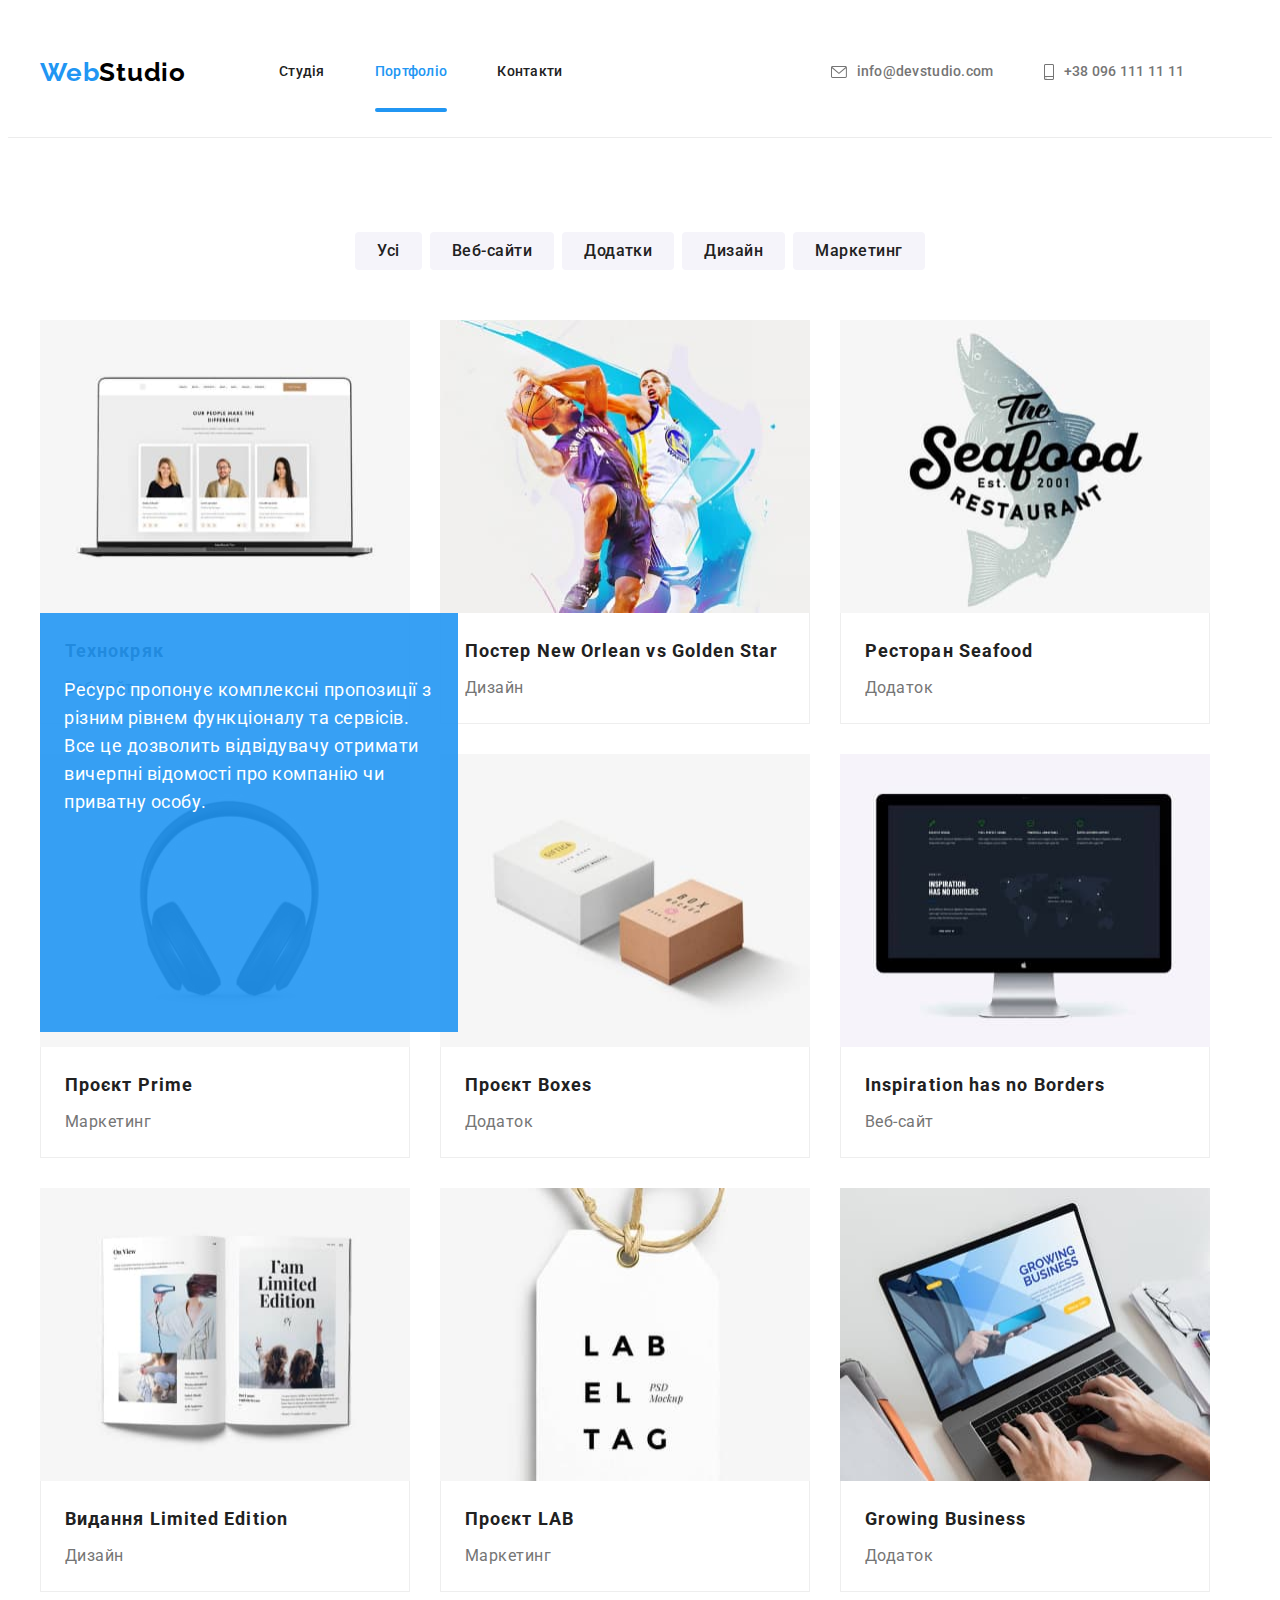
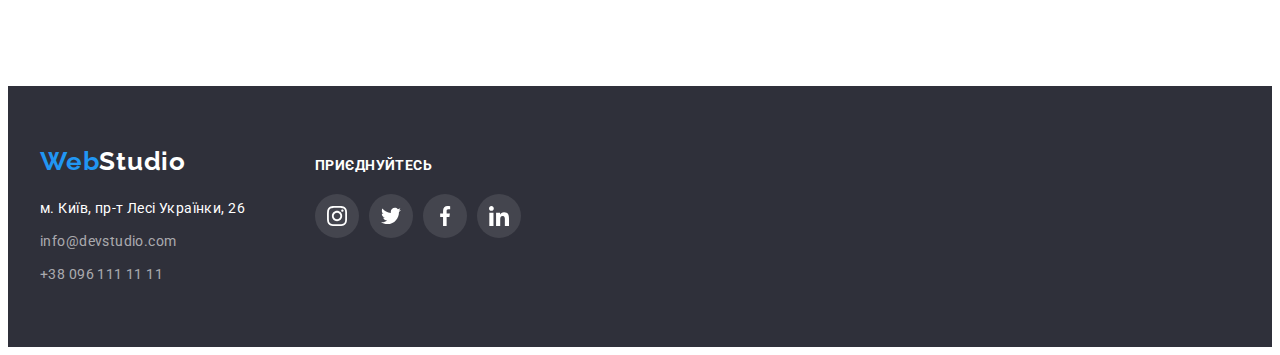
==== portfolio.html @ 3d413212 "12" ====
<!DOCTYPE html>
<html lang="uk">
  <head>
    <meta charset="UTF-8" />
    <meta http-equiv="X-UA-Compatible" content="IE=edge" />
    <meta name="viewport" content="width=device-width, initial-scale=1.0" />
    <title>Студія</title>
    <link rel="preconnect" href="https://fonts.googleapis.com" />
    <link rel="preconnect" href="https://fonts.gstatic.com" crossorigin />
    <link
      href="https://fonts.googleapis.com/css2?family=Raleway:wght@700&family=Roboto:wght@400;500;700;900&display=swap"
      rel="stylesheet"
    />
    <link
      rel="stylesheet"
      href="https://cdnjs.cloudflare.com/ajax/libs/modern-normalize/1.1.0/modern-normalize.min.css"
      integrity="sha512-wpPYUAdjBVSE4KJnH1VR1HeZfpl1ub8YT/NKx4PuQ5NmX2tKuGu6U/JRp5y+Y8XG2tV+wKQpNHVUX03MfMFn9Q=="
      crossorigin="anonymous"
      referrerpolicy="no-referrer"
    />
    <link rel="stylesheet" href="./css/styles.css" />
  </head>
  <body>
    <header class="header">
      <div class="container header-container">
        <nav class="header-navigation">
          <a class="header-logo link" href="./index.html"
            >Web<span class="logo">Studio</span></a
          >
          <ul class="header-list list">
            <li class="header-item">
              <a class="header-link link" href="./index.html">Студія</a>
            </li>
            <li class="header-item">
              <a class="header-link link current" href="./portfolio.html"
                >Портфоліо</a
              >
            </li>
            <li class="header-item">
              <a class="header-link link" href="#">Контакти</a>
            </li>
          </ul>
        </nav>
        <ul class="header-bottom-list list">
          <li class="header-top-item">
            <a class="header-mail link" href="mailto:info@devstudio.com">
              <svg class="header-icon" width="16" height="12">
                <use href="./images/symbol-defs.svg#icon-envelope"></use>
              </svg>
              info@devstudio.com</a
            >
          </li>
          <li class="header-bottom-item">
            <a class="header-tel link" href="tel:+380961111111">
              <svg class="header-icon" width="10" height="16">
                <use href="./images/symbol-defs.svg#icon-smartphone"></use>
              </svg>
              +38 096 111 11 11
            </a>
          </li>
        </ul>
      </div>
    </header>
    <main>
      <section class="section">
        <div class="container">
          <ul class="portfolio-list list">
            <li><button class="portfolio-btn" type="button">Усі</button></li>
            <li>
              <button class="portfolio-btn" type="button">Веб-сайти</button>
            </li>
            <li>
              <button class="portfolio-btn" type="button">Додатки</button>
            </li>
            <li><button class="portfolio-btn" type="button">Дизайн</button></li>
            <li>
              <button class="portfolio-btn" type="button">Маркетинг</button>
            </li>
          </ul>
          <ul class="menu-list list">
            <li>
              <a class="menu-link link" href="#">
                <div class="box">
                  <img
                    src="./images/hw2-1-img.jpg"
                    alt="фотокартка"
                    width="370"
                    height="293"
                  />
                  <p class="menu-text-box">
                    Ресурс пропонує комплексні пропозиції з різним рівнем
                    функціоналу та сервісів. Все це дозволить відвідувачу
                    отримати вичерпні відомості про компанію чи приватну особу.
                  </p>
                </div>
                <div class="menu-item">
                  <h3 class="menu-title">Технокряк</h3>
                  <p class="menu-text">Веб-сайт</p>
                </div>
              </a>
            </li>
            <li>
              <a class="menu-link link" href="#">
                <img
                  src="./images/hw2-2-img.jpg"
                  alt="фотокартка"
                  width="370"
                  height="293"
                />
                <div class="menu-item">
                  <h3 class="menu-title">Постер New Orlean vs Golden Star</h3>
                  <p class="menu-text">Дизайн</p>
                </div>
              </a>
            </li>
            <li>
              <a class="menu-link link" href="#">
                <img
                  src="./images/hw2-3-img.jpg"
                  alt="фотокартка"
                  width="370"
                  height="293"
                />
                <div class="menu-item">
                  <h3 class="menu-title">Ресторан Seafood</h3>
                  <p class="menu-text">Додаток</p>
                </div>
              </a>
            </li>
            <li>
              <a class="menu-link link" href="#">
                <img
                  src="./images/hw2-4-img.jpg"
                  alt="фотокартка"
                  width="370"
                  height="293"
                />
                <div class="menu-item">
                  <h3 class="menu-title">Проєкт Prime</h3>
                  <p class="menu-text">Маркетинг</p>
                </div>
              </a>
            </li>
            <li>
              <a class="menu-link link" href="#">
                <img
                  src="./images/hw2-5-img.jpg"
                  alt="фотокартка"
                  width="370"
                  height="293"
                />
                <div class="menu-item">
                  <h3 class="menu-title">Проєкт Boxes</h3>
                  <p class="menu-text">Додаток</p>
                </div>
              </a>
            </li>
            <li>
              <a class="menu-link link" href="#">
                <img
                  src="./images/hw2-6-img.jpg"
                  alt="фотокартка"
                  width="370"
                  height="293"
                />
                <div class="menu-item">
                  <h3 class="menu-title">Inspiration has no Borders</h3>
                  <p class="menu-text">Веб-сайт</p>
                </div>
              </a>
            </li>
            <li>
              <a class="menu-link link" href="#">
                <img
                  src="./images/hw2-7-img.jpg"
                  alt="фотокартка"
                  width="370"
                  height="293"
                />
                <div class="menu-item">
                  <h3 class="menu-title">Видання Limited Edition</h3>
                  <p class="menu-text">Дизайн</p>
                </div>
              </a>
            </li>
            <li>
              <a class="menu-link link" href="#">
                <img
                  src="./images/hw2-8-img.jpg"
                  alt="фотокартка"
                  width="370"
                  height="293"
                />
                <div class="menu-item">
                  <h3 class="menu-title">Проєкт LAB</h3>
                  <p class="menu-text">Маркетинг</p>
                </div>
              </a>
            </li>
            <li>
              <a class="menu-link link" href="#">
                <img
                  src="./images/hw2-9-img.jpg"
                  alt="фотокартка"
                  width="370"
                  height="293"
                />
                <div class="menu-item">
                  <h3 class="menu-title">Growing Business</h3>
                  <p class="menu-text">Додаток</p>
                </div>
              </a>
            </li>
          </ul>
        </div>
      </section>
    </main>
    <footer class="footer">
      <div class="foter container">
        <div class="footer-soc">
          <a class="footer-link link" href="./index.html"
            >Web<span class="footer-logo">Studio</span></a
          >
          <address class="footer-address">
            <ul class="footer-list list">
              <li class="footer-item">
                <a
                  class="footer-map link"
                  href="https://goo.gl/maps/CyibSN7R3VRPbVuL6"
                  target="_blank"
                  rel="noopener noreferrer"
                  >м. Київ, пр-т Лесі Українки, 26</a
                >
              </li>
              <li class="footer-item">
                <a class="footer-mail link" href="mailto:info@devstudio.com"
                  >info@devstudio.com</a
                >
              </li>
              <li>
                <a class="footer-tel link" href="tel:+380961111111"
                  >+38 096 111 11 11</a
                >
              </li>
            </ul>
          </address>
        </div>
        <div class="footer-soc">
          <p class="footer-soc-title">приєднуйтесь</p>
          <ul class="footer-soc-list list">
            <li class="footer-soc-item">
              <a class="footer-soc-link" href="">
                <svg class="footer-soc-icon" width="20" height="20">
                  <use href="./images/symbol-defs.svg#icon-instagram"></use>
                </svg>
              </a>
            </li>
            <li class="footer-soc-item">
              <a class="footer-soc-link" href="">
                <svg class="footer-soc-icon" width="20" height="20">
                  <use href="./images/symbol-defs.svg#icon-twitter"></use>
                </svg>
              </a>
            </li>
            <li class="footer-soc-item">
              <a class="footer-soc-link" href="">
                <svg class="footer-soc-icon" width="20" height="20">
                  <use href="./images/symbol-defs.svg#icon-facebook"></use>
                </svg>
              </a>
            </li>
            <li class="footer-soc-item">
              <a class="footer-soc-link" href="">
                <svg class="footer-soc-icon" width="20" height="20">
                  <use href="./images/symbol-defs.svg#icon-linkedin"></use>
                </svg>
              </a>
            </li>
          </ul>
        </div>
      </div>
    </footer>
  </body>
</html>
---- css/styles.css ----
body {
  font-family: "Roboto", sans-serif;
  background-color: #ffffff;
}

.section {
  padding-top: 94px;
  padding-bottom: 94px;
}
.section-hero {
  padding-bottom: 200px;
  padding-top: 200px;
  width: 1600px;
}

.section-work {
  padding-bottom: 94px;
}

.list {
  list-style: none;
}

.link {
  text-decoration: none;
}
/*---------header-----*/
.header {
  background-color: #ffffff;
  padding-top: 24px;
  padding-bottom: 25px;
  border-bottom: 1px solid #ececec;
}
.header-logo {
  font-family: "Raleway", sans-serif;
  font-style: normal;
  font-weight: 700;
  font-size: 26px;
  line-height: 1.19;
  letter-spacing: 0.03em;
  color: #2196f3;
  margin-right: 93px;
}

.logo {
  color: #000000;
}

.header-link {
  position: relative;
  text-decoration: none;
  font-weight: 500;
  font-size: 14px;
  line-height: 1.14;
  letter-spacing: 0.02em;
  color: #212121;
  display: inline-block;
  padding-top: 32px;
  padding-bottom: 32px;
  transition-duration: 250ms;
}

.header-container {
  display: flex;
  align-items: center;
}

.header-navigation {
  display: flex;
  align-items: center;
}

.header-bottom-list {
  display: flex;
  align-items: center;
  justify-content: center;
  margin-left: 218px;
  gap: 50px;
}

.header-list {
  display: flex;
}

.header-item {
  margin-right: 50px;
}

.header-link:hover {
  color: #2196f3;
  fill: #2196f3;
}
.header-link:focus {
  color: #2196f3;
  fill: #2196f3;
}

.header-mail {
  font-weight: 500;
  font-size: 14px;
  line-height: 1.14;
  letter-spacing: 0.02em;
  color: #757575;
  display: flex;
  align-items: center;
  transition-duration: 250ms;
}

.header-mail:hover {
  color: #2196f3;
  fill: #2196f3;
}
.header-mail:focus {
  color: #2196f3;
  fill: #2196f3;
}

.header-tel {
  font-weight: 500;
  font-size: 14px;
  line-height: 1.14;
  letter-spacing: 0.02em;
  color: #757575;
  display: flex;
  align-items: center;
  transition-duration: 250ms;
}

.header-tel:hover {
  color: #2196f3;
  fill: #2196f3;
}
.header-tel:focus {
  color: #2196f3;
  fill: #2196f3;
}

.header-icon {
  align-items: center;
  margin-right: 10px;
  fill: #757575;
  transition-duration: 250ms;
}

.header-tel:hover .header-icon, 
.header-tel:focus .header-icon {
  fill: #2196f3;
}
.header-mail:hover .header-icon, 
.header-mail:focus .header-icon {
  fill: #2196f3;
}

.current {
  color: #2196f3;
  position: relative;
}

.current::after {
  content: '';
  display: block;
  position: absolute;
  left: 0;
  bottom: 0px;
  width: 100%;
  height: 4px;
  border-radius: 2px;
  background-color: #2196f3;
}

/*---------section1-----*/

.hero {
  background-color: #2f303a;
  background-image: linear-gradient(
      rgba(47, 48, 58, 0.4),
      rgba(47, 48, 58, 0.4)
    ),
    url(../images/hero-bg.jpg);
  background-repeat: no-repeat;
  background-position: center;
  background-size: cover;
  flex-grow: 1;
}

.hero-title {
  font-weight: 900;
  font-size: 44px;
  line-height: 1.36;
  text-align: center;
  letter-spacing: 0.06em;
  text-transform: uppercase;
  color: #ffffff;
  max-width: 696px;
  margin: 0 auto;
  margin-bottom: 30px;
}

.hero-btn {
  font-family: inherit;
  font-weight: 700;
  font-size: 16px;
  line-height: 1.87;
  display: flex;
  align-items: center;
  text-align: center;
  letter-spacing: 0.06em;
  color: #ffffff;
  min-width: 216px;
  height: 50px;
  margin: 0 auto;
  justify-content: center;
  border: none;
  border-radius: 4px;
}

.hero-button {
  padding-right: 492px;
  padding-left: 492px;
}

.hero-btn {
  background-color: #2196f3;
}
.hero-btn:hover {
  background-color: #188ce8;
}
.hero-btn:focus {
  background-color: #2196f3;
}
/*---------section2-----*/
.about-title {
  font-weight: 700;
  font-size: 14px;
  line-height: 1.14;
  letter-spacing: 0.03em;
  text-transform: uppercase;
  color: #212121;
  margin-bottom: 10px;
}

.about-text {
  font-weight: 400;
  font-size: 14px;
  line-height: 1.71;
  letter-spacing: 0.03em;
  color: #757575;
}

.about-text {
  width: 270;
  height: 72;
}

.about-list {
  display: flex;
  gap: 30px;
}

.about-item-1 {
  flex-basis: calc((100% - 90px) / 4);
}
.about-item-2 {
  flex-basis: calc((100% - 90px) / 4);
}
.about-item-3 {
  flex-basis: calc((100% - 90px) / 4);
}
.about-item-4 {
  flex-basis: calc((100% - 90px) / 4);
}


.about-soc-icon {
  display: flex;
  align-items: center;
  justify-content: center;
  margin-top: 25px;
  margin-bottom: 25px;
  margin-left: 100px;
  margin-right: 10opx;
}

.about-icon {
  background-color: #F5F4FA;
  width: 270px;
  height: 120px;
  border-radius: 4px;
  margin-bottom: 30px;
  display: flex;
}

/*---------section3-----*/

.work-title {
  font-weight: 700;
  font-size: 36px;
  line-height: 1.16;
  text-align: center;
  letter-spacing: 0.03em;
  color: #212121;
  margin-bottom: 50px;
}


.work-list {
  display: flex;
  justify-content: center;
  gap: 30px;
  position: relative;
}

.work-heading {
  position: absolute;
  bottom: 0;
  width: 100%;
  padding-top: 27px;
  padding-bottom: 27px;
  font-size: 14px;
  line-height: 1, 14;
  text-align: center;
  letter-spacing: 0.03em;
  text-transform: uppercase;
  color: #ffffff;
  background-color: rgba(47, 48, 58, 0.8);
}

/*---------section4-----*/
.team {
  background-color: #f5f4fa;
}
.team-link {
  background-color: #ffffff;
  box-shadow: 0px 1px 3px rgba(0, 0, 0, 0.12), 0px 1px 1px rgba(0, 0, 0, 0.14), 0px 2px 1px rgba(0, 0, 0, 0.2);
  border-radius: 0px 0px 4px 4px;
}

.team-img {
  margin-bottom: 30px;
}

.team-top-title {
  font-weight: 700;
  font-size: 36px;
  line-height: 1.16;
  text-align: center;
  letter-spacing: 0.03em;
  color: #212121;
  margin-bottom: 50px;
}

.team-title {
  font-weight: 500;
  font-size: 16px;
  line-height: 1.18;
  text-align: center;
  letter-spacing: 0.03em;
  color: #212121;
  margin-bottom: 10px;
}

.team-text {
  font-weight: 400;
  font-size: 16px;
  line-height: 1.16;
  text-align: center;
  letter-spacing: 0.03em;
  color: #757575;
}

.team-content {
  padding-bottom: 16px;
}

.team-list {
  display: flex;
  justify-content: center;
  gap: 30px;
  flex-basis: calc((100% - 90px) / 4);
}



.team-soc-link {
  width: 44px;
  height: 44px;
  border-radius: 50%;
  background-color: #FFFFFF;
  display: flex;
  align-items: center;
  justify-content: center;
  transition-duration: 250ms;
}

.team-soc-icon {
  fill: #AFB1B8;
  transition-duration: 250ms;
}

.team-soc-link:hover,
.team-soc-link:focus {
  background-color: #2196F3;
}

.team-soc-link:hover .team-soc-icon,
.team-soc-link:focus .team-soc-icon {
  fill: #FFFFFF;
}


.team-soc-list {
  display: flex;
  justify-content: center;
  gap: 10px;
  padding-bottom: 30px;
}

/*---------section5-----*/

.client-title {
  font-weight: 700;
font-size: 36px;
line-height: 1.18;
text-align: center;
letter-spacing: 0.03em;
color: #212121;
margin-bottom: 50px;
}

.client-item {
  width: 170px;
  height: 92px;
}

.client-list {
  display: flex;
  justify-content: center;
  gap: 30px;
}

.client-link {
  display: flex;
  align-items: center;
  justify-content: center;
  border-radius: 4px;
  border:  1px solid #AFB1B8;
  width: 100%;
  height: 100%;
  color: #AFB1B8;
  transition-duration: 250ms;
}
.client-icon {
  fill: currentColor;
  transition-duration: 250ms;
}
.client-link:hover,
.client-link:focus {
  border-color: #2196f3;
}

.client-link:hover .client-icon,
.client-link:focus .client-icon {
  fill: #2196f3;
}

/*---------footer-----*/

.footer {
  background-color: #2f303a;
  padding-top: 60px;
  padding-bottom: 60px;
}

.footer-logo {
  color: #ffffff;
}

.footer-item {
  margin-bottom: 9px;
}

.footer-link {
  font-family: "Raleway", sans-serif;
  font-weight: 700;
  font-size: 26px;
  line-height: 1.19;
  letter-spacing: 0.03em;
  color: #2196f3;
  display: inline-block;
  margin-bottom: 20px;
}

.footer-map {
  font-weight: 400;
  font-size: 14px;
  line-height: 1.71;
  letter-spacing: 0.03em;
  color: #ffffff;
  transition-duration: 250ms;
}

.footer-mail {
  font-weight: 400;
  font-size: 14px;
  line-height: 1.71;
  letter-spacing: 0.03em;
  color: rgba(255, 255, 255, 0.6);
  transition-duration: 250ms;
}

.footer-tel {
  font-weight: 400;
  font-size: 14px;
  line-height: 1.71;
  letter-spacing: 0.03em;
  color: rgba(255, 255, 255, 0.6);
  transition-duration: 250ms;
}

.footer-soc-title {
  font-weight: 700;
font-size: 14px;
line-height: 1.14;
letter-spacing: 0.03em;
text-transform: uppercase;
color: #FFFFFF;
margin-bottom: 20px;

}

.footer-soc-list {
  display: flex;

}

.foter {
  display: flex;
  align-items: baseline;
  gap: 70px;
}

.footer-soc-link {
  width: 44px;
  height: 44px;
  border-radius: 50%;
  background-color: rgba(255, 255, 255, 0.1);;
  display: flex;
  align-items: center;
  justify-content: center;
  transition-duration: 250ms;
}

.footer-soc-list {
  gap: 10px;
}

.footer-soc-link:hover,
.footer-soc-link:focus {
  background-color: #2196F3;
}

.footer-soc-icon {
  fill: #FFFFFF;
}


/*---------------PORTFOLIO---------------*/

.portfolio-btn {
  font-family: "Roboto", sans-serif;
  font-style: normal;
  font-weight: 500;
  font-size: 16px;
  line-height: 1.62;
  text-align: center;
  letter-spacing: 0.03em;
  color: #212121;
}
.portfolio-btn {
  background-color: #f5f4fa;
  border: none;
  padding: 6px 22px;
  border-radius: 4px;
  transition-duration: 250ms;
}

.portfolio-btn:hover {
  color: #ffffff;
  background-color: #2196f3;
}

.portfolio-list {
  display: flex;
  justify-content: center;
  gap: 8px;
  margin-bottom: 50px;
}

.menu-title {
  font-weight: 700;
  font-size: 18px;
  line-height: 2;
  letter-spacing: 0.06em;
  color: #212121;
  margin-bottom: 4px;
}

.menu-text {
  font-weight: 400;
  font-size: 16px;
  line-height: 30px;
  letter-spacing: 0.03em;
  color: #757575;
}

.menu-list {
  display: flex;
  flex-wrap: wrap;
  gap: 30px;
  flex-basis: calc((100% - 60px) / 3);
}

.menu-link {
  display: block;
  transition-property: box-shadow;
  transition-duration: 250ms;
  transition-timing-function: cubic-bezier(0.4, 0, 0.2, 1);
}

.menu-link:hover,
.menu-link:focus {
  box-shadow:  0px 1px 1px rgba(0, 0, 0, 0.12), 0px 4px 4px rgba(0, 0, 0, 0.06), 1px 4px 6px rgba(0, 0, 0, 0.16);;
}

.menu-item {
  padding: 20px 24px;
  border: 1px solid #eeeeee;
  border-top: none;
}

.menu-text-box {
  position: absolute;
  bottom: 0;
  left: 0;
  width: 100%;
  height: 100%;
  padding: 63px 24px;
  font-weight: 400;
  font-size: 18px;
  line-height: calc(28/18);
  letter-spacing: 0.03em;
  color: #ffffff;
  background-color: rgba(33, 150, 243, 0.9);
  transform: translateY(100%);
  transition: transform 250ms cubic-bezier(0.4, 0, 0.2, 1);
}

.menu-link:hover .menu-text-box {
  transform: translateY(0);
}

.box {
  position: relative;
}


.footer-address {
  font-style: normal;
}

.footer-map:hover {
  color: #2196f3;
}

.footer-map:focus {
  color: #2196f3;
}

.footer-mail:hover {
  color: #2196f3;
}
.footer-mail:focus {
  color: #2196f3;
}
.footer-tel:hover {
  color: #2196f3;
}
.footer-tel:focus {
  color: #2196f3;
}

p,
h1,
h2,
h3,
h4,
h5,
h6 {
  margin: 0;
}

ul,
ol {
  margin: 0;
  padding-left: 0;
}

button {
  cursor: pointer;
}

.container {
  width: 1200px;
  padding-left: 15px;
  padding-right: 15px;
  margin: 0 auto;
}

img {
  display: block;
}

.backdrop {
  position: fixed;
  width: 100%;
  height: 100%;
  top: 0;
  left: 0;
  background-color: rgba(0, 0, 0, 0.2);
  transition: visibility 250ms cubic-bezier(0.4, 0, 0.2, 1), opacity 250ms cubic-bezier(0.4, 0, 0.2, 1);
}

.backdrop.is-hidden {
  visibility: hidden;
  opacity: 0;
  pointer-events: none;
}

.modal-button {
  position: absolute;
  top: 10px;
  right: 10px;
  width: 30px;
  height: 30px;
  padding: 0;
  background-color: #ffffff;
  border: 1px solid rgba(0, 0, 0, 0.1);
  border-radius: 50%;
  cursor: pointer;
  align-items: center;
  justify-content: center;
  transition-duration: 250ms;
}

.backdrop {
  width: 528px;
height: 581px;
left: 536px;
top: 221px;
background: #FFFFFF;
box-shadow: 0px 1px 3px rgba(0, 0, 0, 0.12), 0px 1px 1px rgba(0, 0, 0, 0.14), 0px 2px 1px rgba(0, 0, 0, 0.2);
border-radius: 4px;
}

.svg {
  margin-top: px;
  margin-left: 500px;
}
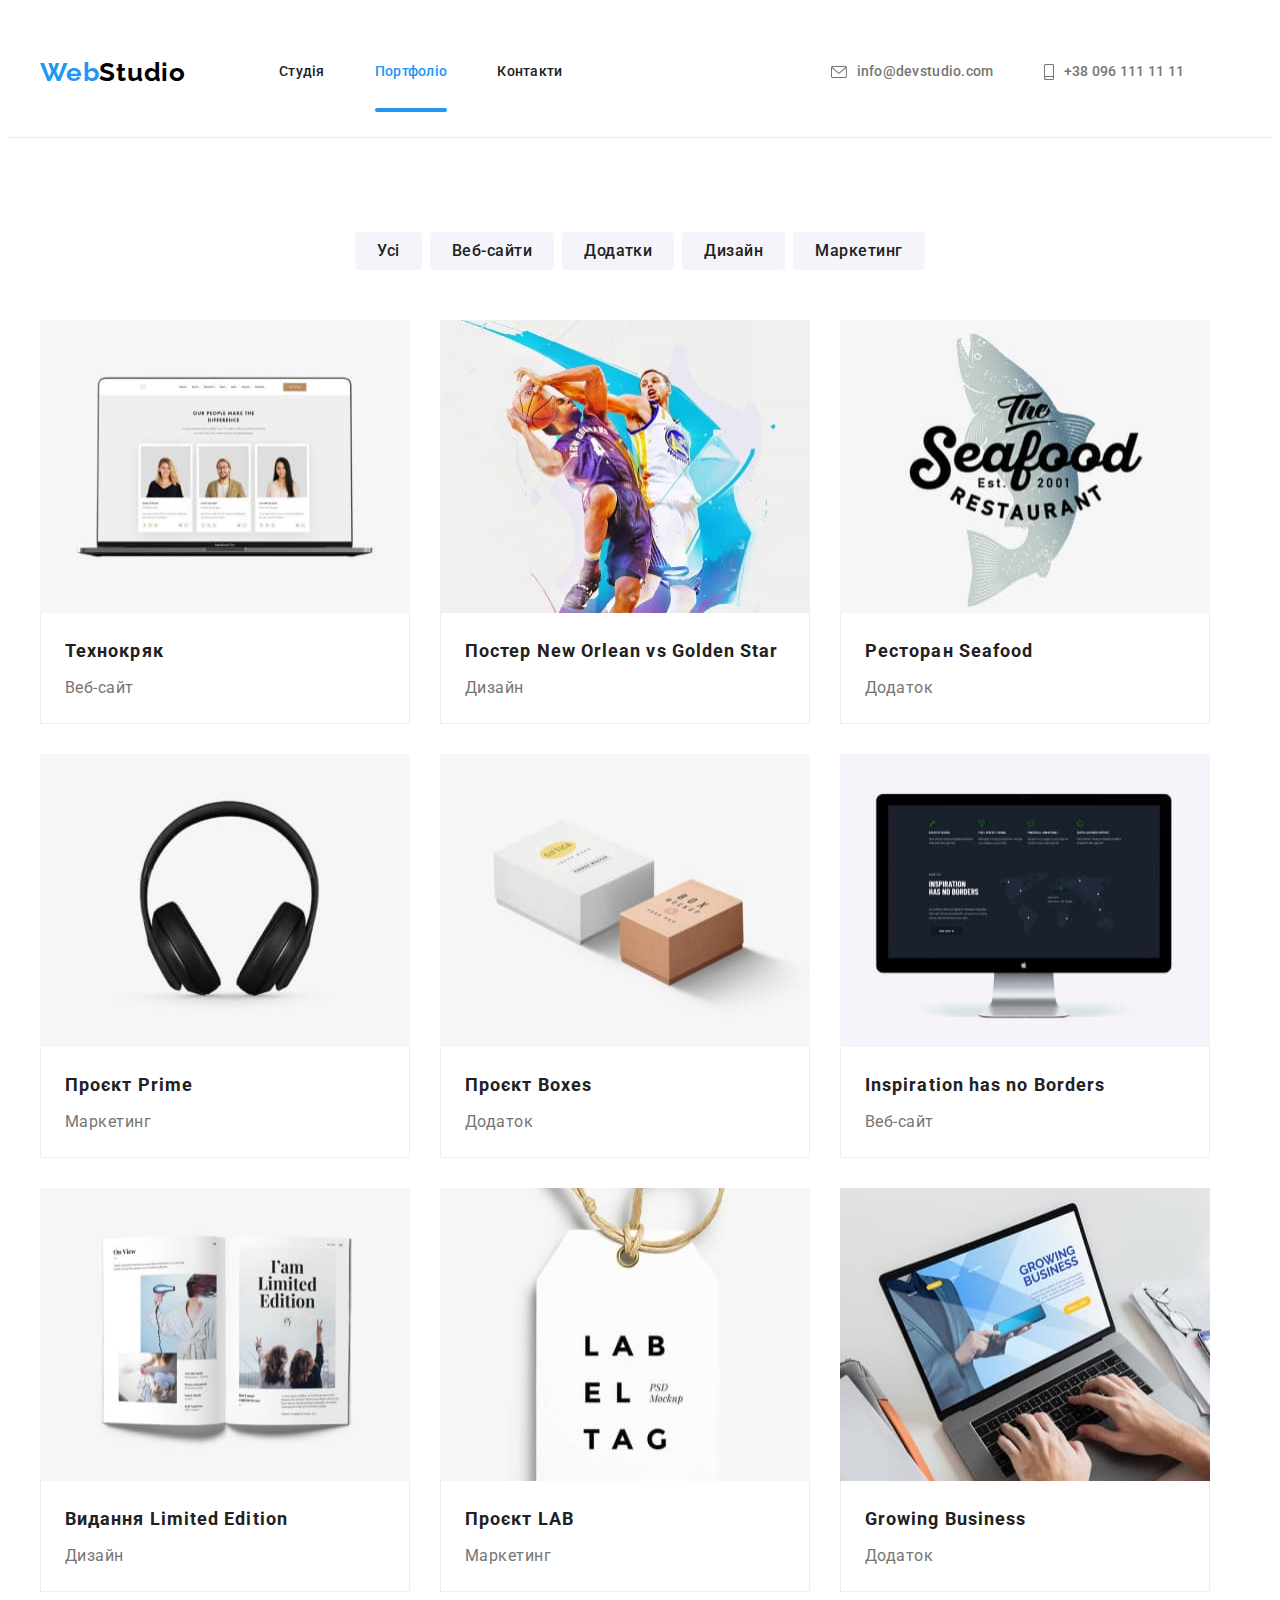
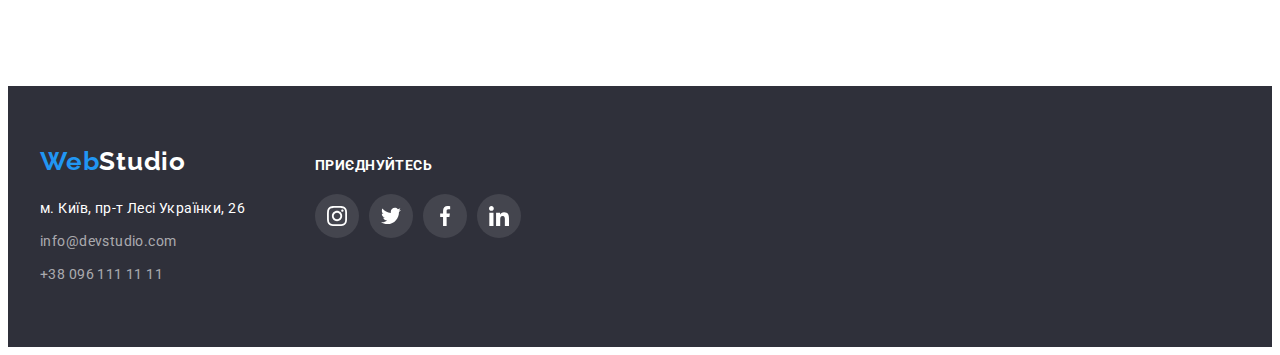
==== commit 258d1b2c: "22" ====
--- a/portfolio.html
+++ b/portfolio.html
@@ -101,12 +101,19 @@
             </li>
             <li>
               <a class="menu-link link" href="#">
-                <img
-                  src="./images/hw2-2-img.jpg"
-                  alt="фотокартка"
-                  width="370"
-                  height="293"
-                />
+                <div class="box">
+                  <img
+                    src="./images/hw2-2-img.jpg"
+                    alt="фотокартка"
+                    width="370"
+                    height="293"
+                  />
+                  <p class="menu-text-box">
+                    Ресурс пропонує комплексні пропозиції з різним рівнем
+                    функціоналу та сервісів. Все це дозволить відвідувачу
+                    отримати вичерпні відомості про компанію чи приватну особу.
+                  </p>
+                </div>
                 <div class="menu-item">
                   <h3 class="menu-title">Постер New Orlean vs Golden Star</h3>
                   <p class="menu-text">Дизайн</p>
@@ -115,12 +122,19 @@
             </li>
             <li>
               <a class="menu-link link" href="#">
-                <img
-                  src="./images/hw2-3-img.jpg"
-                  alt="фотокартка"
-                  width="370"
-                  height="293"
-                />
+                <div class="box">
+                  <img
+                    src="./images/hw2-3-img.jpg"
+                    alt="фотокартка"
+                    width="370"
+                    height="293"
+                  />
+                  <p class="menu-text-box">
+                    Ресурс пропонує комплексні пропозиції з різним рівнем
+                    функціоналу та сервісів. Все це дозволить відвідувачу
+                    отримати вичерпні відомості про компанію чи приватну особу.
+                  </p>
+                </div>
                 <div class="menu-item">
                   <h3 class="menu-title">Ресторан Seafood</h3>
                   <p class="menu-text">Додаток</p>
@@ -129,12 +143,19 @@
             </li>
             <li>
               <a class="menu-link link" href="#">
-                <img
-                  src="./images/hw2-4-img.jpg"
-                  alt="фотокартка"
-                  width="370"
-                  height="293"
-                />
+                <div class="box">
+                  <img
+                    src="./images/hw2-4-img.jpg"
+                    alt="фотокартка"
+                    width="370"
+                    height="293"
+                  />
+                  <p class="menu-text-box">
+                    Ресурс пропонує комплексні пропозиції з різним рівнем
+                    функціоналу та сервісів. Все це дозволить відвідувачу
+                    отримати вичерпні відомості про компанію чи приватну особу.
+                  </p>
+                </div>
                 <div class="menu-item">
                   <h3 class="menu-title">Проєкт Prime</h3>
                   <p class="menu-text">Маркетинг</p>
@@ -143,12 +164,19 @@
             </li>
             <li>
               <a class="menu-link link" href="#">
-                <img
-                  src="./images/hw2-5-img.jpg"
-                  alt="фотокартка"
-                  width="370"
-                  height="293"
-                />
+                <div class="box">
+                  <img
+                    src="./images/hw2-5-img.jpg"
+                    alt="фотокартка"
+                    width="370"
+                    height="293"
+                  />
+                  <p class="menu-text-box">
+                    Ресурс пропонує комплексні пропозиції з різним рівнем
+                    функціоналу та сервісів. Все це дозволить відвідувачу
+                    отримати вичерпні відомості про компанію чи приватну особу.
+                  </p>
+                </div>
                 <div class="menu-item">
                   <h3 class="menu-title">Проєкт Boxes</h3>
                   <p class="menu-text">Додаток</p>
@@ -157,12 +185,19 @@
             </li>
             <li>
               <a class="menu-link link" href="#">
-                <img
-                  src="./images/hw2-6-img.jpg"
-                  alt="фотокартка"
-                  width="370"
-                  height="293"
-                />
+                <div class="box">
+                  <img
+                    src="./images/hw2-6-img.jpg"
+                    alt="фотокартка"
+                    width="370"
+                    height="293"
+                  />
+                  <p class="menu-text-box">
+                    Ресурс пропонує комплексні пропозиції з різним рівнем
+                    функціоналу та сервісів. Все це дозволить відвідувачу
+                    отримати вичерпні відомості про компанію чи приватну особу.
+                  </p>
+                </div>
                 <div class="menu-item">
                   <h3 class="menu-title">Inspiration has no Borders</h3>
                   <p class="menu-text">Веб-сайт</p>
@@ -171,12 +206,19 @@
             </li>
             <li>
               <a class="menu-link link" href="#">
-                <img
-                  src="./images/hw2-7-img.jpg"
-                  alt="фотокартка"
-                  width="370"
-                  height="293"
-                />
+                <div class="box">
+                  <img
+                    src="./images/hw2-7-img.jpg"
+                    alt="фотокартка"
+                    width="370"
+                    height="293"
+                  />
+                  <p class="menu-text-box">
+                    Ресурс пропонує комплексні пропозиції з різним рівнем
+                    функціоналу та сервісів. Все це дозволить відвідувачу
+                    отримати вичерпні відомості про компанію чи приватну особу.
+                  </p>
+                </div>
                 <div class="menu-item">
                   <h3 class="menu-title">Видання Limited Edition</h3>
                   <p class="menu-text">Дизайн</p>
@@ -185,12 +227,19 @@
             </li>
             <li>
               <a class="menu-link link" href="#">
-                <img
-                  src="./images/hw2-8-img.jpg"
-                  alt="фотокартка"
-                  width="370"
-                  height="293"
-                />
+                <div class="box">
+                  <img
+                    src="./images/hw2-8-img.jpg"
+                    alt="фотокартка"
+                    width="370"
+                    height="293"
+                  />
+                  <p class="menu-text-box">
+                    Ресурс пропонує комплексні пропозиції з різним рівнем
+                    функціоналу та сервісів. Все це дозволить відвідувачу
+                    отримати вичерпні відомості про компанію чи приватну особу.
+                  </p>
+                </div>
                 <div class="menu-item">
                   <h3 class="menu-title">Проєкт LAB</h3>
                   <p class="menu-text">Маркетинг</p>
@@ -199,12 +248,19 @@
             </li>
             <li>
               <a class="menu-link link" href="#">
-                <img
-                  src="./images/hw2-9-img.jpg"
-                  alt="фотокартка"
-                  width="370"
-                  height="293"
-                />
+                <div class="box">
+                  <img
+                    src="./images/hw2-9-img.jpg"
+                    alt="фотокартка"
+                    width="370"
+                    height="293"
+                  />
+                  <p class="menu-text-box">
+                    Ресурс пропонує комплексні пропозиції з різним рівнем
+                    функціоналу та сервісів. Все це дозволить відвідувачу
+                    отримати вичерпні відомості про компанію чи приватну особу.
+                  </p>
+                </div>
                 <div class="menu-item">
                   <h3 class="menu-title">Growing Business</h3>
                   <p class="menu-text">Додаток</p>
--- a/css/styles.css
+++ b/css/styles.css
@@ -57,7 +57,9 @@
   display: inline-block;
   padding-top: 32px;
   padding-bottom: 32px;
-  transition-duration: 250ms;
+  transition-property: fill, color;
+  transition-duration: 250ms;
+  transition-timing-function: cubic-bezier(0.4, 0, 0.2, 1);
 }
 
 .header-container {
@@ -103,7 +105,9 @@
   color: #757575;
   display: flex;
   align-items: center;
-  transition-duration: 250ms;
+  transition-property: fill, color;
+  transition-duration: 250ms;
+  transition-timing-function: cubic-bezier(0.4, 0, 0.2, 1);
 }
 
 .header-mail:hover {
@@ -123,7 +127,9 @@
   color: #757575;
   display: flex;
   align-items: center;
-  transition-duration: 250ms;
+  transition-property: fill, color;
+  transition-duration: 250ms;
+  transition-timing-function: cubic-bezier(0.4, 0, 0.2, 1);
 }
 
 .header-tel:hover {
@@ -139,7 +145,9 @@
   align-items: center;
   margin-right: 10px;
   fill: #757575;
-  transition-duration: 250ms;
+  transition-property: fill;
+  transition-duration: 250ms;
+  transition-timing-function: cubic-bezier(0.4, 0, 0.2, 1);
 }
 
 .header-tel:hover .header-icon, 
@@ -221,6 +229,9 @@
 
 .hero-btn {
   background-color: #2196f3;
+  transition-property: background-color;
+  transition-duration: 250ms;
+  transition-timing-function: cubic-bezier(0.4, 0, 0.2, 1);
 }
 .hero-btn:hover {
   background-color: #188ce8;
@@ -307,6 +318,9 @@
   display: flex;
   justify-content: center;
   gap: 30px;
+}
+
+.work-item {
   position: relative;
 }
 
@@ -447,11 +461,15 @@
   width: 100%;
   height: 100%;
   color: #AFB1B8;
-  transition-duration: 250ms;
+  transition-property: border-color;
+  transition-duration: 250ms;
+  transition-timing-function: cubic-bezier(0.4, 0, 0.2, 1);
 }
 .client-icon {
   fill: currentColor;
-  transition-duration: 250ms;
+  transition-property: fill;
+  transition-duration: 250ms;
+  transition-timing-function: cubic-bezier(0.4, 0, 0.2, 1);
 }
 .client-link:hover,
 .client-link:focus {
@@ -496,7 +514,9 @@
   line-height: 1.71;
   letter-spacing: 0.03em;
   color: #ffffff;
-  transition-duration: 250ms;
+  transition-property: color;
+  transition-duration: 250ms;
+  transition-timing-function: cubic-bezier(0.4, 0, 0.2, 1);
 }
 
 .footer-mail {
@@ -505,7 +525,9 @@
   line-height: 1.71;
   letter-spacing: 0.03em;
   color: rgba(255, 255, 255, 0.6);
-  transition-duration: 250ms;
+  transition-property: color;
+  transition-duration: 250ms;
+  transition-timing-function: cubic-bezier(0.4, 0, 0.2, 1);
 }
 
 .footer-tel {
@@ -514,7 +536,9 @@
   line-height: 1.71;
   letter-spacing: 0.03em;
   color: rgba(255, 255, 255, 0.6);
-  transition-duration: 250ms;
+  transition-property: color;
+  transition-duration: 250ms;
+  transition-timing-function: cubic-bezier(0.4, 0, 0.2, 1);
 }
 
 .footer-soc-title {
@@ -547,7 +571,9 @@
   display: flex;
   align-items: center;
   justify-content: center;
-  transition-duration: 250ms;
+  transition-property: background-color;
+  transition-duration: 250ms;
+  transition-timing-function: cubic-bezier(0.4, 0, 0.2, 1);
 }
 
 .footer-soc-list {
@@ -575,6 +601,9 @@
   text-align: center;
   letter-spacing: 0.03em;
   color: #212121;
+  transition-property: color, background-color;
+  transition-duration: 250ms;
+  transition-timing-function: cubic-bezier(0.4, 0, 0.2, 1);
 }
 .portfolio-btn {
   background-color: #f5f4fa;
@@ -661,6 +690,7 @@
 
 .box {
   position: relative;
+  overflow: hidden;
 }
 
 
